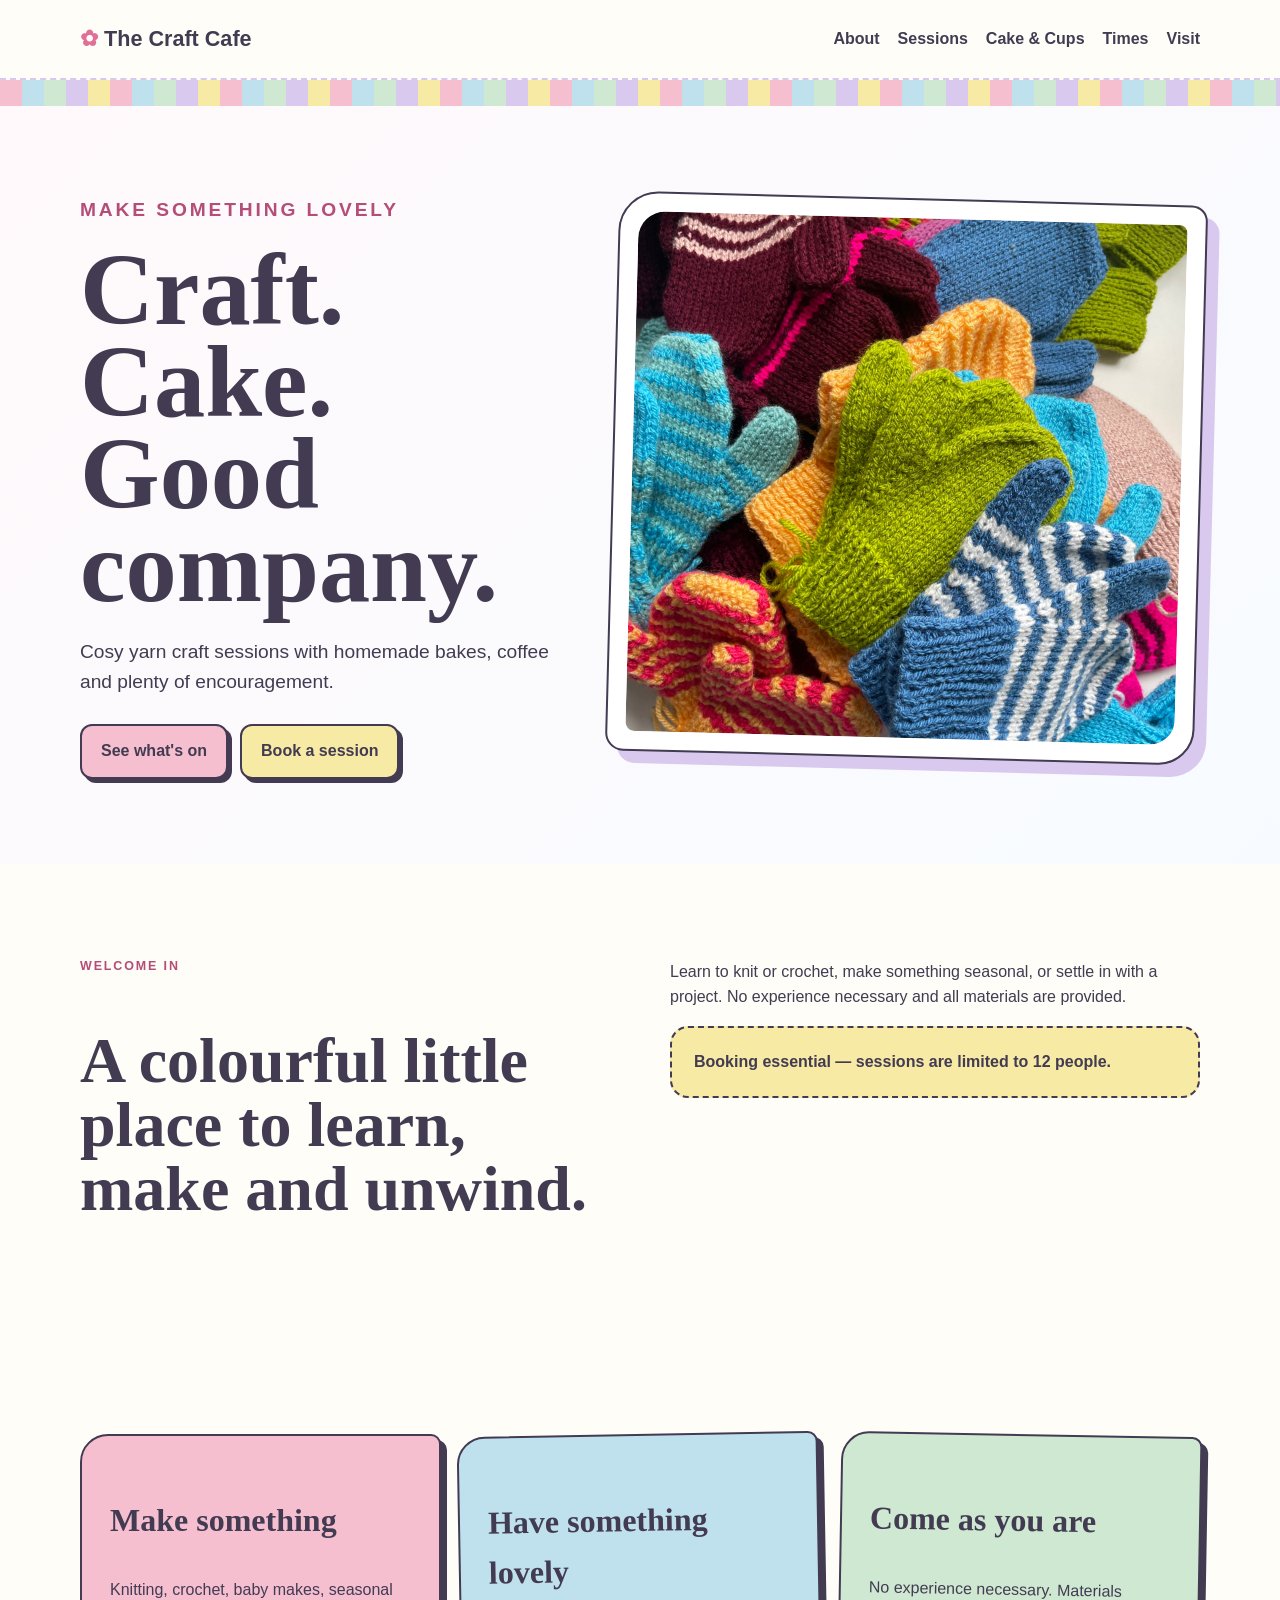
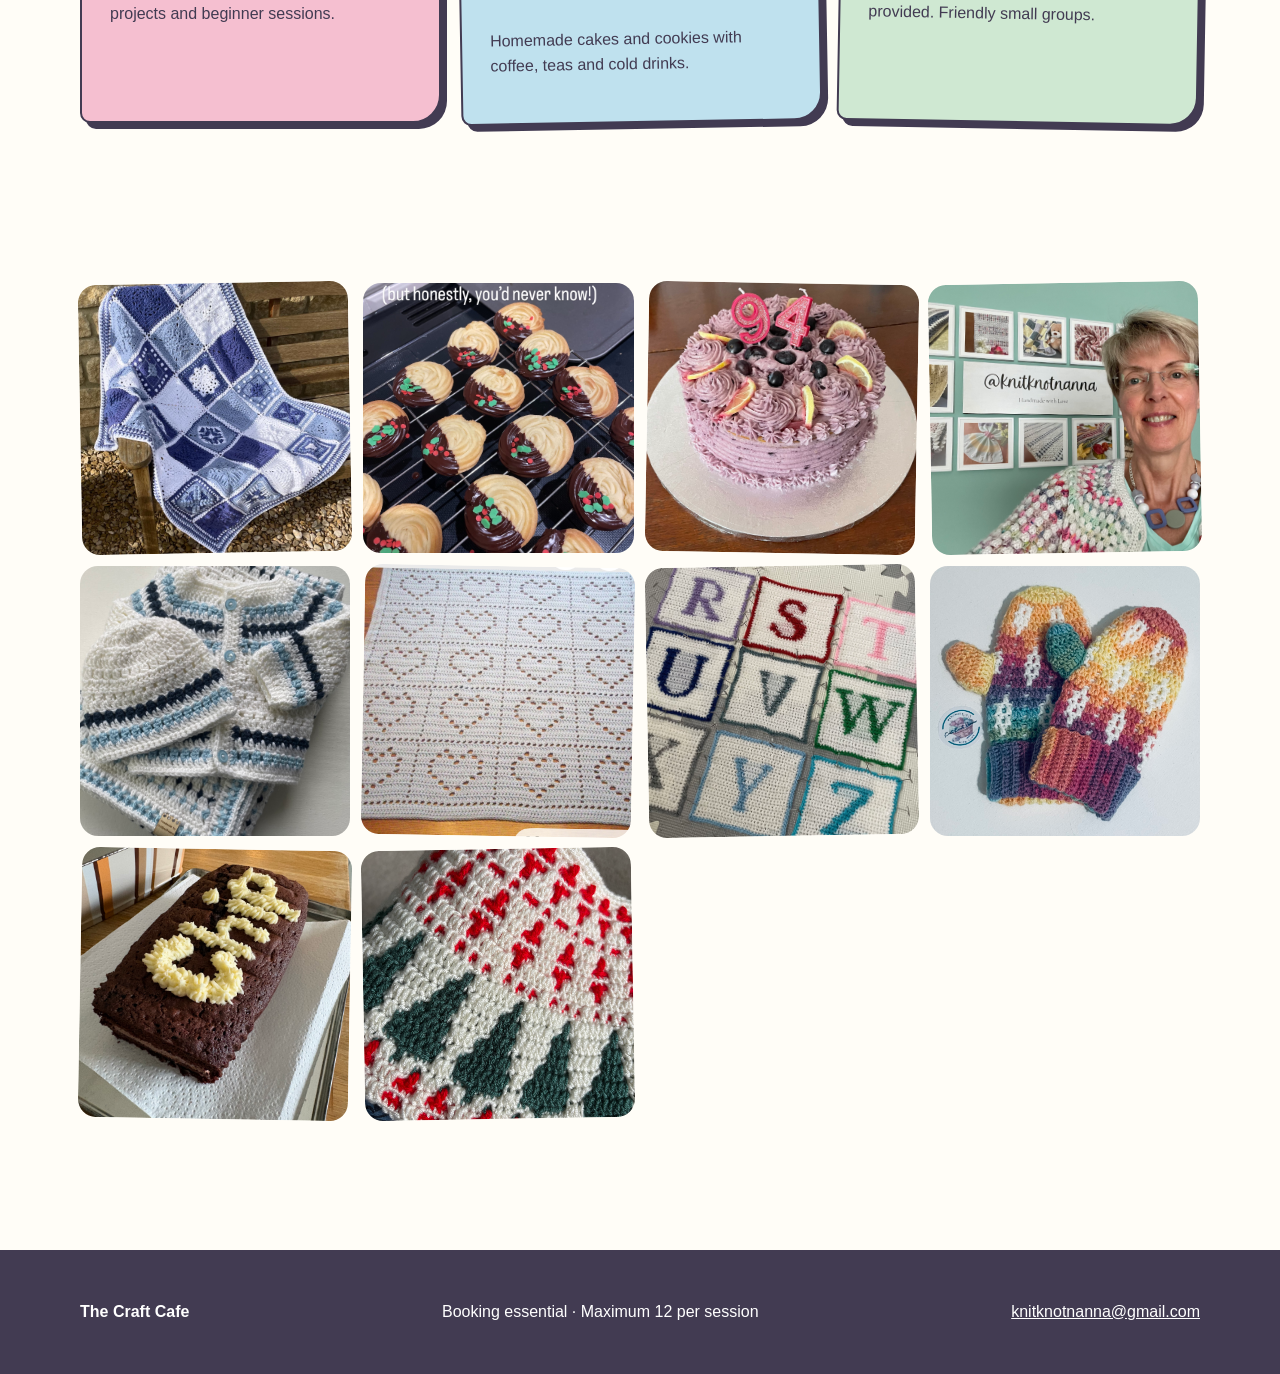
==== index.html @ 9088a378 "Build Craft Cafe homepage" ====
<!doctype html><html lang="en"><head><meta charset="utf-8"><meta name="viewport" content="width=device-width,initial-scale=1"><title>The Craft Cafe</title><meta name="description" content="Cosy craft sessions, homemade bakes and drinks."><link rel="stylesheet" href="assets/styles.css"><script defer src="assets/app.js"></script></head><body><header class="header"><div class="shell head"><a class="brand" href="index.html"><span data-site="name">The Craft Cafe</span></a><button class="toggle">☰</button><nav class="nav"><a href="about.html">About</a><a href="sessions.html">Sessions</a><a href="cafe.html">Cake & Cups</a><a href="hours.html">Times</a><a href="visit.html">Visit</a></nav></div></header><div class="stitch"></div><main><section class="hero"><div class="shell hero-grid"><div><p class="eyebrow" data-site="heroEyebrow"></p><h1 data-site="heroTitle"></h1><p data-site="heroSubtitle"></p><div class="buttons"><a class="button primary" href="sessions.html" data-site="primaryAction"></a><a class="button secondary" href="visit.html">Book a session</a></div></div><div class="craft-frame"><img data-site-image="heroImage" src="02%20Photos/IMG_2294.jpeg" alt="Craft project"></div></div></section><section class="section"><div class="shell intro-grid"><div><p class="eyebrow">Welcome in</p><h2 data-site="primaryMessage"></h2></div><div><p data-site="shortWelcome"></p><div class="notice" data-site="importantMessage"></div></div></div></section><section class="section"><div class="shell cards"><a class="card" href="sessions.html"><h3>Make something</h3><p>Knitting, crochet, baby makes, seasonal projects and beginner sessions.</p></a><a class="card" href="cafe.html"><h3>Have something lovely</h3><p>Homemade cakes and cookies with coffee, teas and cold drinks.</p></a><a class="card" href="sessions.html"><h3>Come as you are</h3><p>No experience necessary. Materials provided. Friendly small groups.</p></a></div></section><section class="section"><div class="shell gallery" data-gallery></div></section></main><footer class="footer"><div class="shell footer-grid"><strong data-site="name"></strong><span>Booking essential · Maximum 12 per session</span><a data-email><span data-site="email"></span></a></div></footer></body></html>
---- assets/styles.css ----
:root{--pink:#f5bfd0;--blue:#bfe1ee;--mint:#cfe8d2;--lilac:#d9c9ee;--lemon:#f7eaa4;--cream:#fffdf7;--ink:#423b52;--white:#fff;--line:#ddd5e6}*{box-sizing:border-box}body{margin:0;background:var(--cream);color:var(--ink);font-family:Arial,sans-serif;line-height:1.55}img{max-width:100%;display:block}a{color:inherit}.shell{width:min(1120px,calc(100% - 34px));margin:auto}.header{position:sticky;top:0;z-index:20;background:rgba(255,253,247,.95);border-bottom:2px dashed var(--lilac)}.head{height:78px;display:flex;align-items:center;justify-content:space-between}.brand{text-decoration:none;font-weight:900;font-size:1.35rem}.brand:before{content:'✿ ';color:#df7199}.nav{display:flex;gap:18px}.nav a{text-decoration:none;font-weight:800}.nav a:hover,.nav a.active{text-decoration:underline;text-decoration-thickness:3px;text-decoration-color:#df7199}.toggle{display:none}.hero{padding:70px 0 85px;overflow:hidden;background:linear-gradient(135deg,#fff9fb,#f7fbff)}.hero-grid{display:grid;grid-template-columns:.9fr 1.1fr;gap:50px;align-items:center}.eyebrow{font-size:.78rem;text-transform:uppercase;letter-spacing:.15em;font-weight:900;color:#b44d78}.hero h1,.page-hero h1{font-family:Georgia,serif;font-size:clamp(3.4rem,8vw,7rem);line-height:.9;margin:12px 0 24px}.hero p{font-size:1.2rem}.buttons{display:flex;gap:12px;flex-wrap:wrap;margin-top:28px}.button{padding:13px 19px;border-radius:12px;text-decoration:none;font-weight:900;border:2px solid var(--ink);box-shadow:4px 4px 0 var(--ink)}.button.primary{background:var(--pink)}.button.secondary{background:var(--lemon)}.craft-frame{position:relative;padding:18px;background:var(--white);border:2px solid var(--ink);border-radius:40px 16px 36px 18px;box-shadow:12px 12px 0 var(--lilac);transform:rotate(1.5deg)}.craft-frame img{width:100%;height:520px;object-fit:cover;border-radius:27px 8px 25px 9px}.stitch{height:26px;background:repeating-linear-gradient(90deg,var(--pink) 0 22px,var(--blue) 22px 44px,var(--mint) 44px 66px,var(--lilac) 66px 88px,var(--lemon) 88px 110px)}.section{padding:80px 0}.intro-grid{display:grid;grid-template-columns:1fr 1fr;gap:60px}.intro-grid h2,.section h2{font-family:Georgia,serif;font-size:clamp(2.2rem,5vw,4.5rem);line-height:1}.notice{background:var(--lemon);padding:22px;border:2px dashed var(--ink);border-radius:18px;font-weight:800}.cards{display:grid;grid-template-columns:repeat(3,1fr);gap:18px}.card{padding:28px;border:2px solid var(--ink);border-radius:28px 10px 28px 10px;box-shadow:6px 6px 0 var(--ink);text-decoration:none;min-height:250px}.card:nth-child(1){background:var(--pink)}.card:nth-child(2){background:var(--blue);transform:rotate(-1deg)}.card:nth-child(3){background:var(--mint);transform:rotate(1deg)}.card h3{font-family:Georgia,serif;font-size:2rem}.gallery{display:grid;grid-template-columns:repeat(4,1fr);gap:13px}.gallery img{width:100%;aspect-ratio:1/1;object-fit:cover;border-radius:18px}.gallery img:nth-child(3n+1){transform:rotate(-1deg)}.gallery img:nth-child(3n){transform:rotate(1deg)}.page-hero{padding:85px 0;background:var(--blue);border-bottom:12px solid var(--pink)}.page-hero.pink{background:var(--pink)}.page-hero.mint{background:var(--mint)}.page-hero.lemon{background:var(--lemon)}.page-lead{font-size:1.25rem;max-width:720px}.session-grid{display:grid;grid-template-columns:repeat(2,1fr);gap:18px}.session{padding:26px;background:white;border:2px dashed var(--lilac);border-radius:20px}.session h3{font-family:Georgia,serif;font-size:1.8rem;margin-bottom:5px}.hours{max-width:760px}.hours-row{display:grid;grid-template-columns:150px 1fr;padding:17px;border-bottom:2px dotted var(--line)}.visit-grid{display:grid;grid-template-columns:1fr 1fr;gap:30px}.panel{background:white;padding:30px;border:2px solid var(--ink);border-radius:24px;box-shadow:7px 7px 0 var(--blue)}address{white-space:pre-line;font-style:normal}.footer{padding:50px 0;background:var(--ink);color:white;margin-top:50px}.footer-grid{display:flex;justify-content:space-between;gap:30px;flex-wrap:wrap}.partner-preview{outline:4px solid #df7199!important;outline-offset:4px!important}@media(max-width:800px){.nav{display:none;position:absolute;top:78px;left:0;right:0;background:var(--cream);padding:20px;flex-direction:column}.nav.open{display:flex}.toggle{display:block}.hero-grid,.intro-grid,.visit-grid{grid-template-columns:1fr}.cards{grid-template-columns:1fr}.gallery{grid-template-columns:repeat(2,1fr)}.craft-frame img{height:390px}.session-grid{grid-template-columns:1fr}}
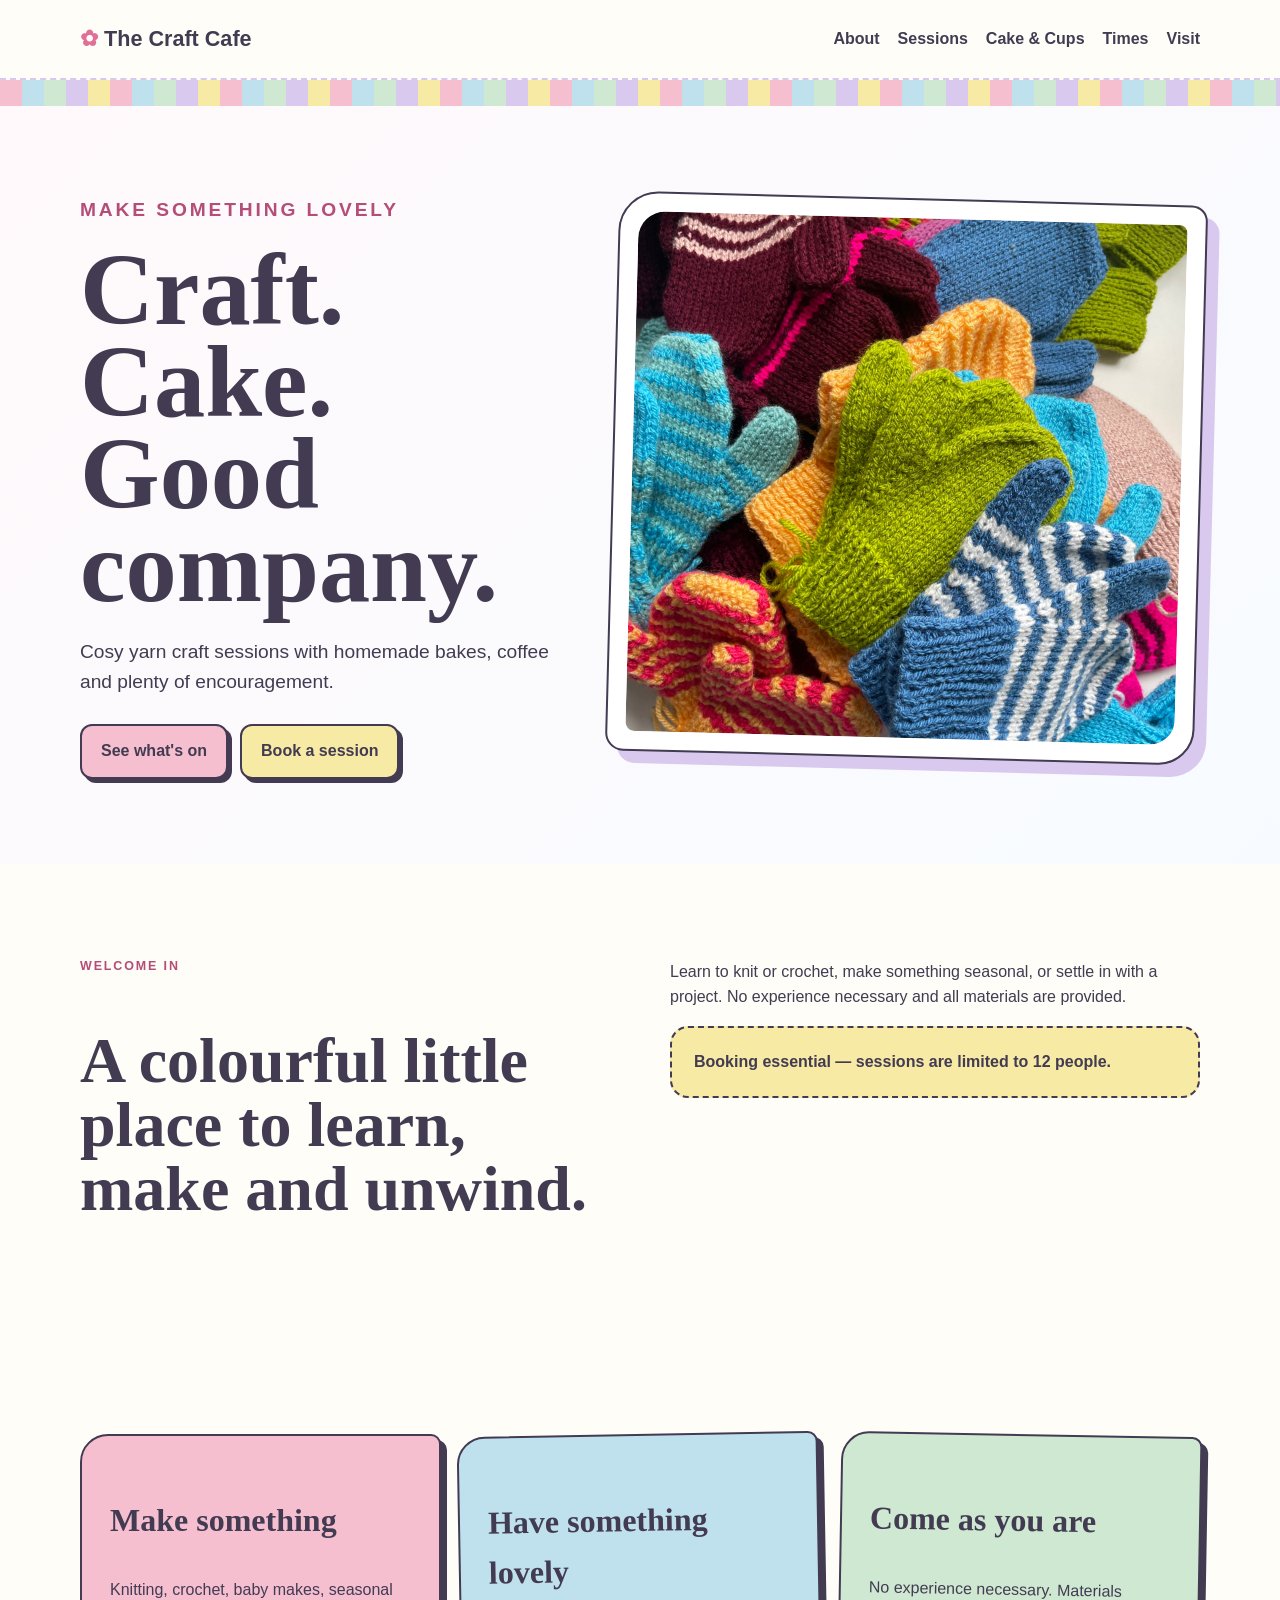
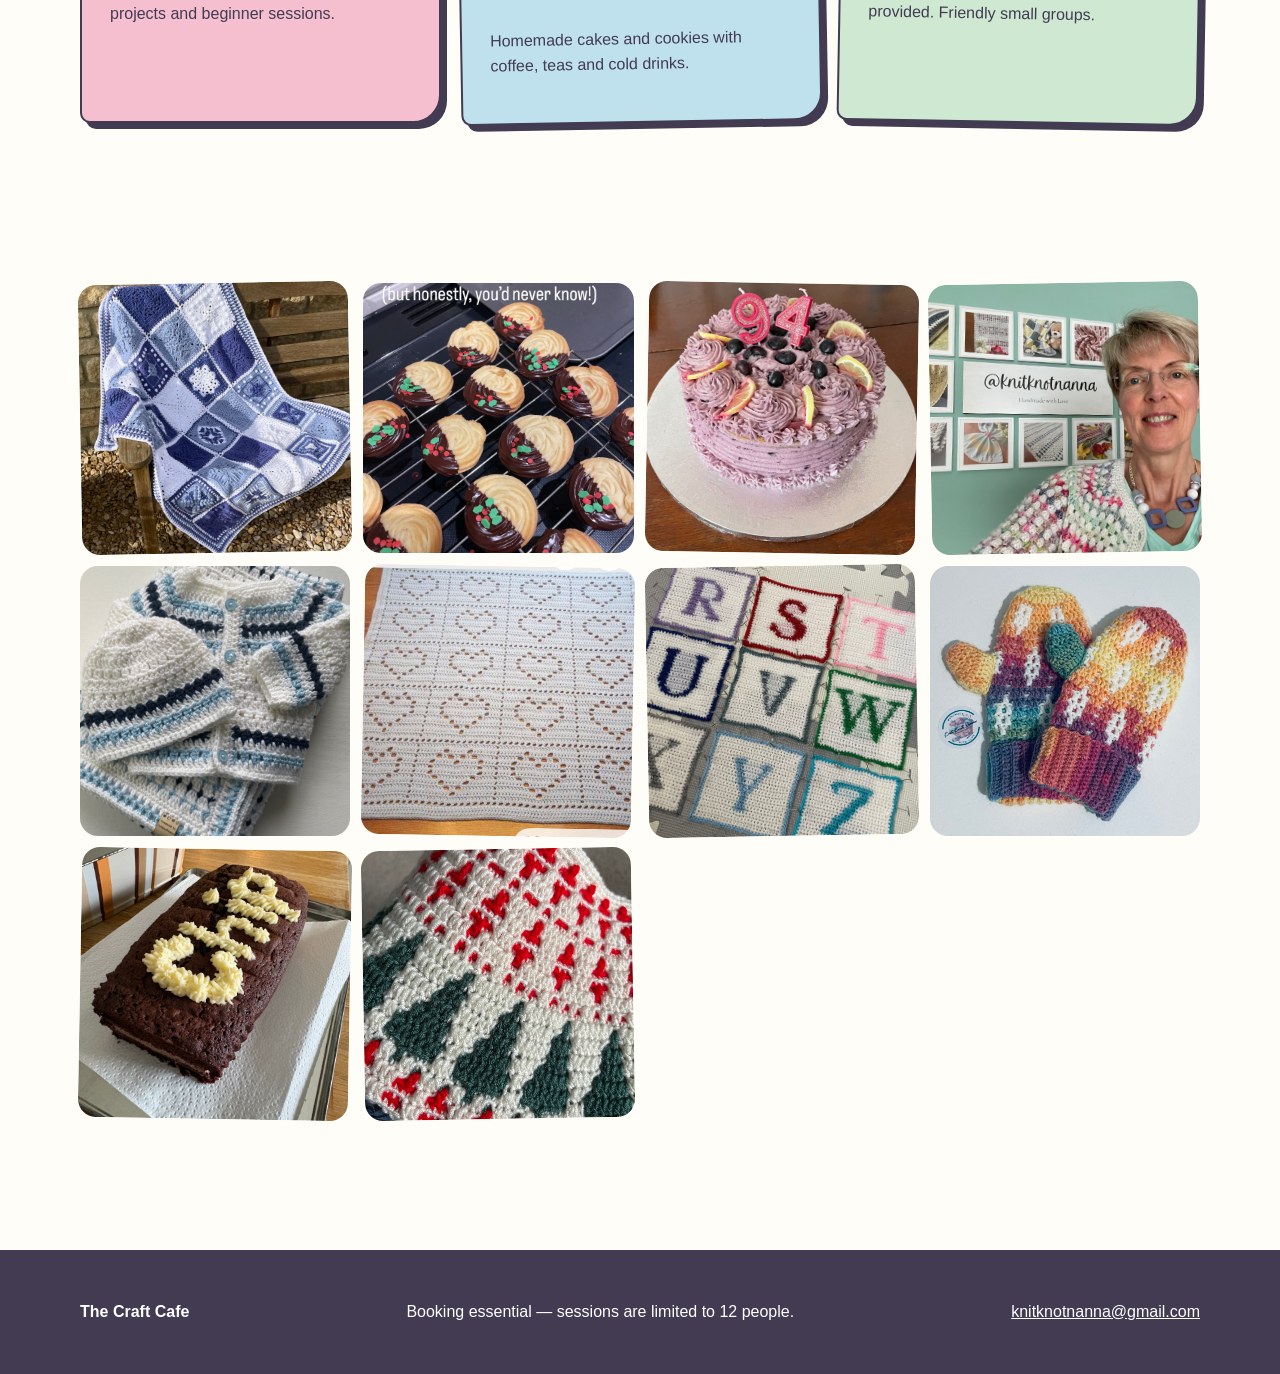
==== commit 9eb53f72: "Wire Craft Cafe homepage to editor" ====
--- a/index.html
+++ b/index.html
@@ -1 +1 @@
-<!doctype html><html lang="en"><head><meta charset="utf-8"><meta name="viewport" content="width=device-width,initial-scale=1"><title>The Craft Cafe</title><meta name="description" content="Cosy craft sessions, homemade bakes and drinks."><link rel="stylesheet" href="assets/styles.css"><script defer src="assets/app.js"></script></head><body><header class="header"><div class="shell head"><a class="brand" href="index.html"><span data-site="name">The Craft Cafe</span></a><button class="toggle">☰</button><nav class="nav"><a href="about.html">About</a><a href="sessions.html">Sessions</a><a href="cafe.html">Cake & Cups</a><a href="hours.html">Times</a><a href="visit.html">Visit</a></nav></div></header><div class="stitch"></div><main><section class="hero"><div class="shell hero-grid"><div><p class="eyebrow" data-site="heroEyebrow"></p><h1 data-site="heroTitle"></h1><p data-site="heroSubtitle"></p><div class="buttons"><a class="button primary" href="sessions.html" data-site="primaryAction"></a><a class="button secondary" href="visit.html">Book a session</a></div></div><div class="craft-frame"><img data-site-image="heroImage" src="02%20Photos/IMG_2294.jpeg" alt="Craft project"></div></div></section><section class="section"><div class="shell intro-grid"><div><p class="eyebrow">Welcome in</p><h2 data-site="primaryMessage"></h2></div><div><p data-site="shortWelcome"></p><div class="notice" data-site="importantMessage"></div></div></div></section><section class="section"><div class="shell cards"><a class="card" href="sessions.html"><h3>Make something</h3><p>Knitting, crochet, baby makes, seasonal projects and beginner sessions.</p></a><a class="card" href="cafe.html"><h3>Have something lovely</h3><p>Homemade cakes and cookies with coffee, teas and cold drinks.</p></a><a class="card" href="sessions.html"><h3>Come as you are</h3><p>No experience necessary. Materials provided. Friendly small groups.</p></a></div></section><section class="section"><div class="shell gallery" data-gallery></div></section></main><footer class="footer"><div class="shell footer-grid"><strong data-site="name"></strong><span>Booking essential · Maximum 12 per session</span><a data-email><span data-site="email"></span></a></div></footer></body></html>+<!doctype html><html lang="en"><head><meta charset="utf-8"><meta name="viewport" content="width=device-width,initial-scale=1"><title>The Craft Cafe</title><meta name="description" content="Cosy craft sessions, homemade bakes and drinks."><link rel="stylesheet" href="assets/styles.css"><script defer src="assets/app.js"></script></head><body><header class="header"><div class="shell head"><a class="brand" href="index.html"><span data-site="name">The Craft Cafe</span></a><button class="toggle" aria-label="Menu">☰</button><nav class="nav"><a href="about.html">About</a><a href="sessions.html">Sessions</a><a href="cafe.html">Cake & Cups</a><a href="hours.html">Times</a><a href="visit.html">Visit</a></nav></div></header><div class="stitch"></div><main><section class="hero"><div class="shell hero-grid"><div><p class="eyebrow" data-site="heroEyebrow"></p><h1 data-site="heroTitle"></h1><p data-site="heroSubtitle"></p><div class="buttons"><a class="button primary" href="sessions.html" data-site="primaryAction"></a><a class="button secondary" href="visit.html">Book a session</a></div></div><div class="craft-frame"><img data-site-image="heroImage" src="02%20Photos/IMG_2294.jpeg" alt="Craft project"></div></div></section><section class="section"><div class="shell intro-grid"><div><p class="eyebrow">Welcome in</p><h2 data-site="primaryMessage"></h2></div><div><p data-site="shortWelcome"></p><div class="notice" data-site="importantMessage"></div></div></div></section><section class="section"><div class="shell cards"><a class="card" href="sessions.html"><h3 data-site="homeCard1Title"></h3><p data-site="homeCard1Text"></p></a><a class="card" href="cafe.html"><h3 data-site="homeCard2Title"></h3><p data-site="homeCard2Text"></p></a><a class="card" href="sessions.html"><h3 data-site="homeCard3Title"></h3><p data-site="homeCard3Text"></p></a></div></section><section class="section"><div class="shell gallery" data-gallery></div></section></main><footer class="footer"><div class="shell footer-grid"><strong data-site="name"></strong><span data-site="importantMessage"></span><a data-email><span data-site="email"></span></a></div></footer></body></html>
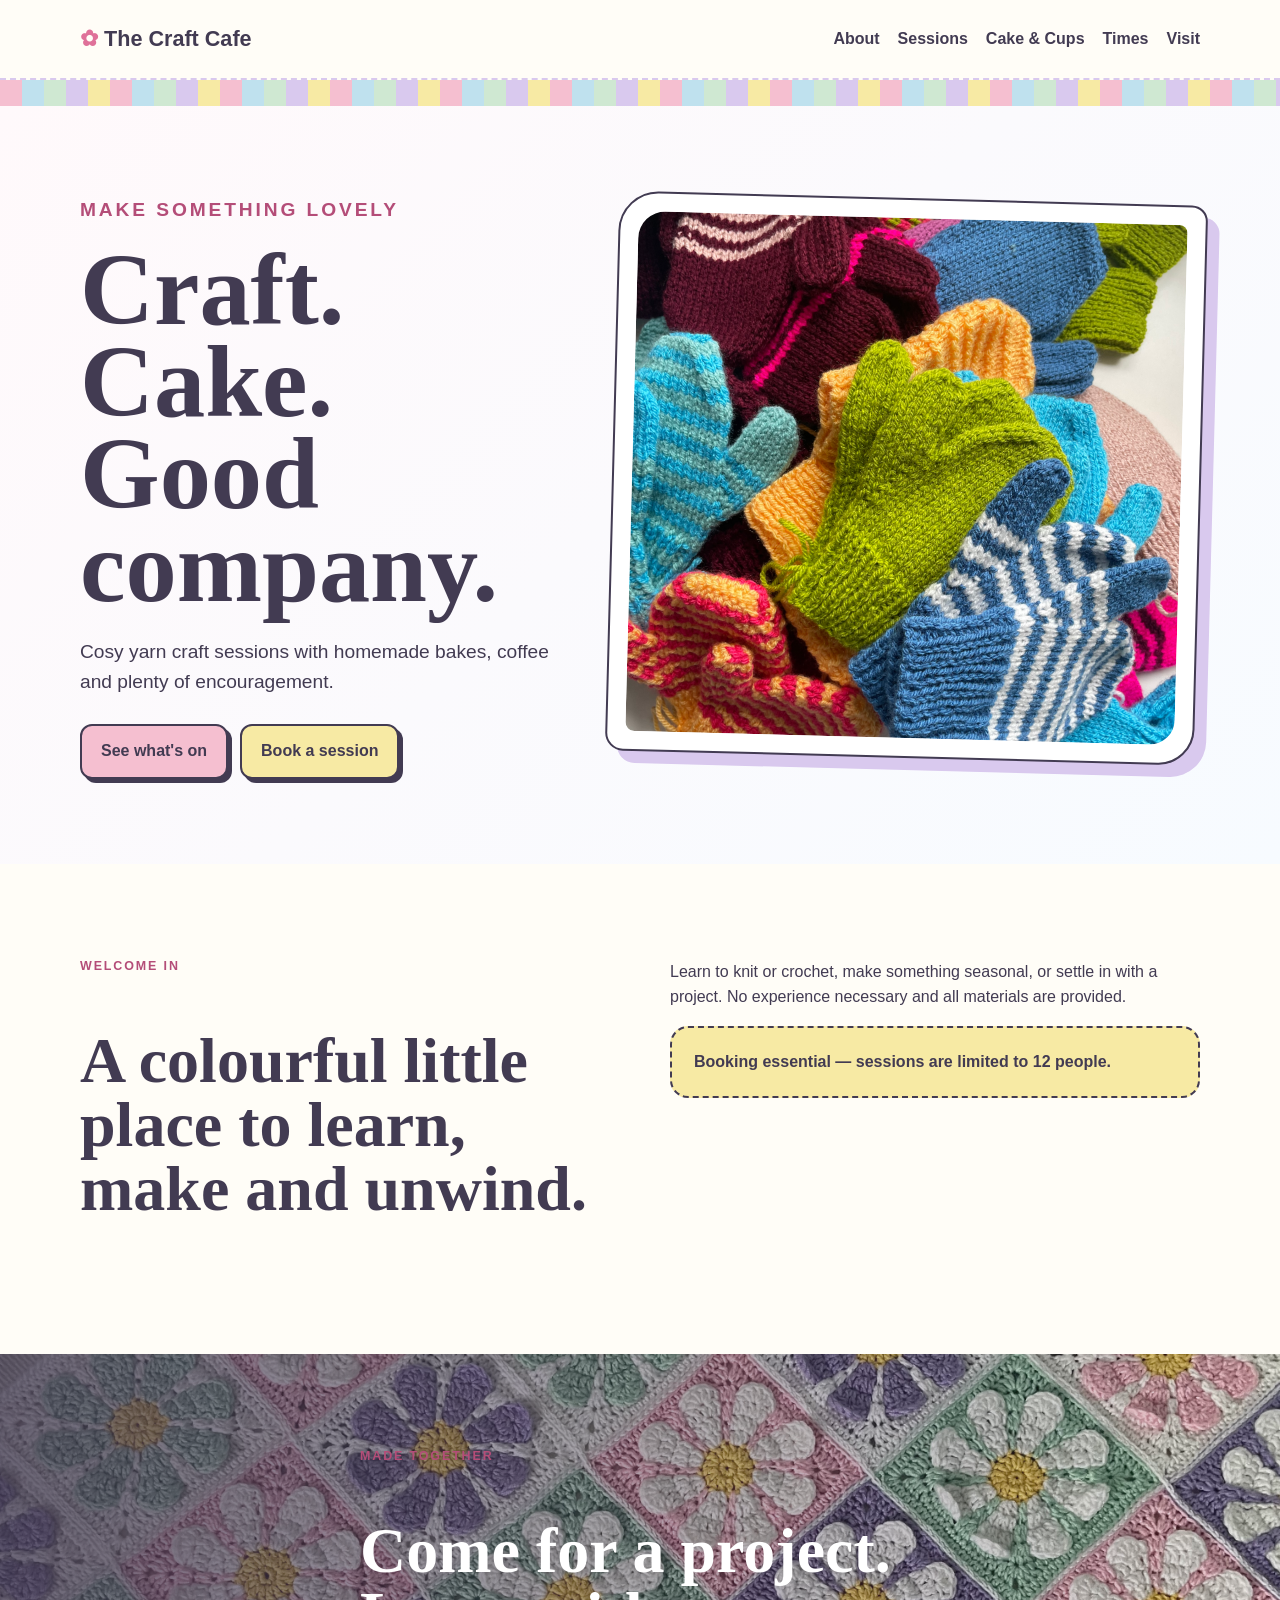
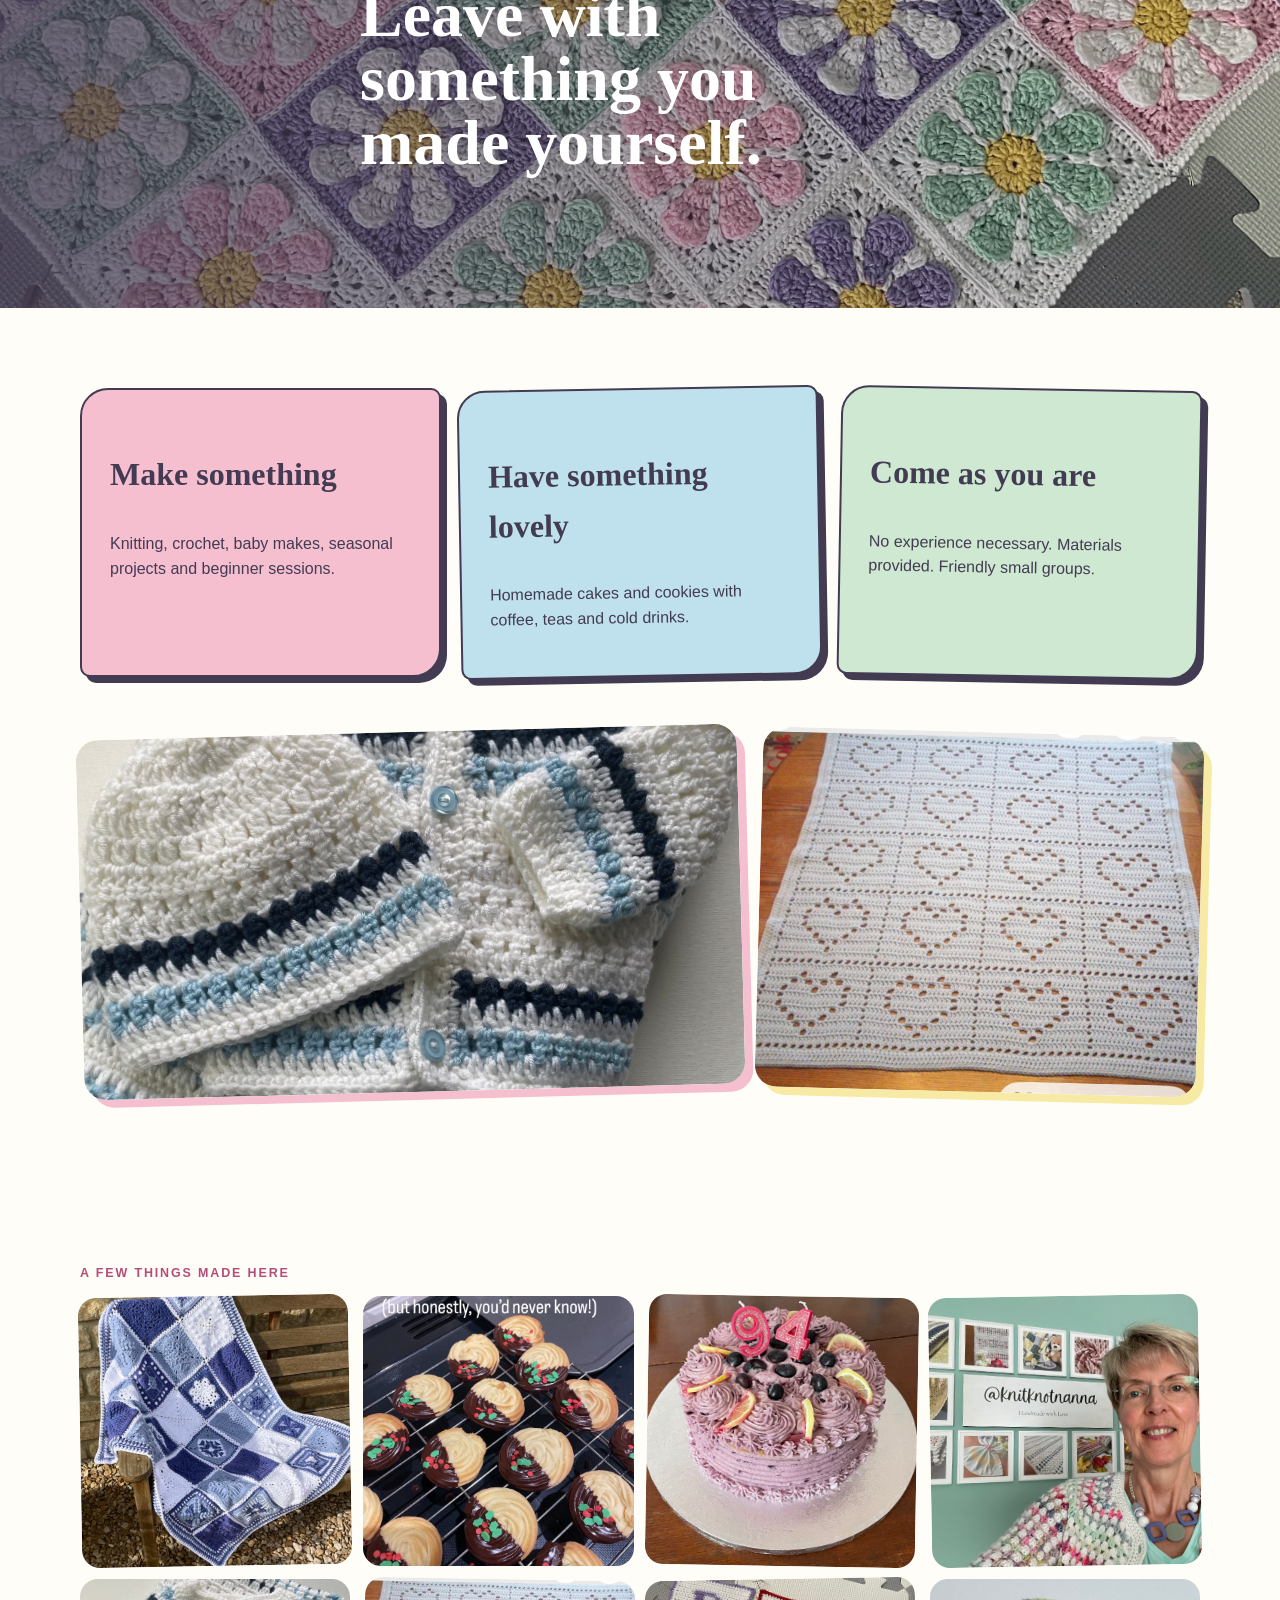
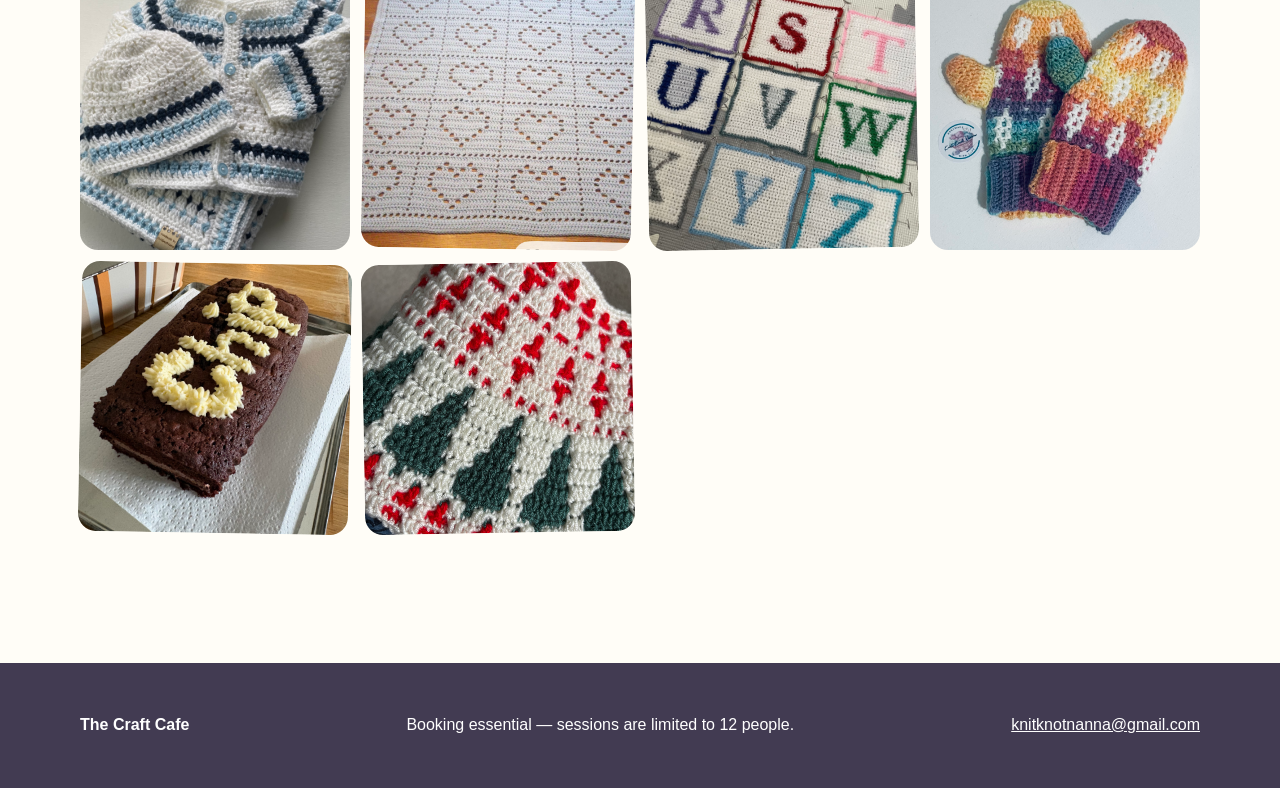
==== commit e5611c7c: "Use Craft Cafe photography throughout homepage" ====
--- a/index.html
+++ b/index.html
@@ -1 +1 @@
-<!doctype html><html lang="en"><head><meta charset="utf-8"><meta name="viewport" content="width=device-width,initial-scale=1"><title>The Craft Cafe</title><meta name="description" content="Cosy craft sessions, homemade bakes and drinks."><link rel="stylesheet" href="assets/styles.css"><script defer src="assets/app.js"></script></head><body><header class="header"><div class="shell head"><a class="brand" href="index.html"><span data-site="name">The Craft Cafe</span></a><button class="toggle" aria-label="Menu">☰</button><nav class="nav"><a href="about.html">About</a><a href="sessions.html">Sessions</a><a href="cafe.html">Cake & Cups</a><a href="hours.html">Times</a><a href="visit.html">Visit</a></nav></div></header><div class="stitch"></div><main><section class="hero"><div class="shell hero-grid"><div><p class="eyebrow" data-site="heroEyebrow"></p><h1 data-site="heroTitle"></h1><p data-site="heroSubtitle"></p><div class="buttons"><a class="button primary" href="sessions.html" data-site="primaryAction"></a><a class="button secondary" href="visit.html">Book a session</a></div></div><div class="craft-frame"><img data-site-image="heroImage" src="02%20Photos/IMG_2294.jpeg" alt="Craft project"></div></div></section><section class="section"><div class="shell intro-grid"><div><p class="eyebrow">Welcome in</p><h2 data-site="primaryMessage"></h2></div><div><p data-site="shortWelcome"></p><div class="notice" data-site="importantMessage"></div></div></div></section><section class="section"><div class="shell cards"><a class="card" href="sessions.html"><h3 data-site="homeCard1Title"></h3><p data-site="homeCard1Text"></p></a><a class="card" href="cafe.html"><h3 data-site="homeCard2Title"></h3><p data-site="homeCard2Text"></p></a><a class="card" href="sessions.html"><h3 data-site="homeCard3Title"></h3><p data-site="homeCard3Text"></p></a></div></section><section class="section"><div class="shell gallery" data-gallery></div></section></main><footer class="footer"><div class="shell footer-grid"><strong data-site="name"></strong><span data-site="importantMessage"></span><a data-email><span data-site="email"></span></a></div></footer></body></html>+<!doctype html><html lang="en"><head><meta charset="utf-8"><meta name="viewport" content="width=device-width,initial-scale=1"><title>The Craft Cafe</title><meta name="description" content="Cosy craft sessions, homemade bakes and drinks."><link rel="stylesheet" href="assets/styles.css"><script defer src="assets/app.js"></script></head><body><header class="header"><div class="shell head"><a class="brand" href="index.html"><span data-site="name">The Craft Cafe</span></a><button class="toggle" aria-label="Menu">☰</button><nav class="nav"><a href="about.html">About</a><a href="sessions.html">Sessions</a><a href="cafe.html">Cake & Cups</a><a href="hours.html">Times</a><a href="visit.html">Visit</a></nav></div></header><div class="stitch"></div><main><section class="hero"><div class="shell hero-grid"><div><p class="eyebrow" data-site="heroEyebrow"></p><h1 data-site="heroTitle"></h1><p data-site="heroSubtitle"></p><div class="buttons"><a class="button primary" href="sessions.html" data-site="primaryAction"></a><a class="button secondary" href="visit.html">Book a session</a></div></div><div class="craft-frame"><img data-site-image="heroImage" src="02%20Photos/IMG_2294.jpeg" alt="Craft project"></div></div></section><section class="section"><div class="shell intro-grid"><div><p class="eyebrow">Welcome in</p><h2 data-site="primaryMessage"></h2></div><div><p data-site="shortWelcome"></p><div class="notice" data-site="importantMessage"></div></div></div></section><section class="image-break"><img src="02%20Photos/IMG_4057.jpeg" alt="Crafting at The Craft Cafe"><div class="shell image-break-copy"><p class="eyebrow">Made together</p><h2>Come for a project. Leave with something you made yourself.</h2></div></section><section class="section"><div class="shell cards"><a class="card" href="sessions.html"><h3 data-site="homeCard1Title"></h3><p data-site="homeCard1Text"></p></a><a class="card" href="cafe.html"><h3 data-site="homeCard2Title"></h3><p data-site="homeCard2Text"></p></a><a class="card" href="sessions.html"><h3 data-site="homeCard3Title"></h3><p data-site="homeCard3Text"></p></a></div><div class="shell photo-ribbon"><img src="02%20Photos/IMG_2907.jpeg" alt="A handmade project"><img src="02%20Photos/IMG_2973.jpeg" alt="Craft materials and making"></div></section><section class="section"><div class="shell"><p class="eyebrow">A few things made here</p><div class="gallery" data-gallery></div></div></section></main><footer class="footer"><div class="shell footer-grid"><strong data-site="name"></strong><span data-site="importantMessage"></span><a data-email><span data-site="email"></span></a></div></footer></body></html>
--- a/assets/styles.css
+++ b/assets/styles.css
@@ -1 +1 @@
-:root{--pink:#f5bfd0;--blue:#bfe1ee;--mint:#cfe8d2;--lilac:#d9c9ee;--lemon:#f7eaa4;--cream:#fffdf7;--ink:#423b52;--white:#fff;--line:#ddd5e6}*{box-sizing:border-box}body{margin:0;background:var(--cream);color:var(--ink);font-family:Arial,sans-serif;line-height:1.55}img{max-width:100%;display:block}a{color:inherit}.shell{width:min(1120px,calc(100% - 34px));margin:auto}.header{position:sticky;top:0;z-index:20;background:rgba(255,253,247,.95);border-bottom:2px dashed var(--lilac)}.head{height:78px;display:flex;align-items:center;justify-content:space-between}.brand{text-decoration:none;font-weight:900;font-size:1.35rem}.brand:before{content:'✿ ';color:#df7199}.nav{display:flex;gap:18px}.nav a{text-decoration:none;font-weight:800}.nav a:hover,.nav a.active{text-decoration:underline;text-decoration-thickness:3px;text-decoration-color:#df7199}.toggle{display:none}.hero{padding:70px 0 85px;overflow:hidden;background:linear-gradient(135deg,#fff9fb,#f7fbff)}.hero-grid{display:grid;grid-template-columns:.9fr 1.1fr;gap:50px;align-items:center}.eyebrow{font-size:.78rem;text-transform:uppercase;letter-spacing:.15em;font-weight:900;color:#b44d78}.hero h1,.page-hero h1{font-family:Georgia,serif;font-size:clamp(3.4rem,8vw,7rem);line-height:.9;margin:12px 0 24px}.hero p{font-size:1.2rem}.buttons{display:flex;gap:12px;flex-wrap:wrap;margin-top:28px}.button{padding:13px 19px;border-radius:12px;text-decoration:none;font-weight:900;border:2px solid var(--ink);box-shadow:4px 4px 0 var(--ink)}.button.primary{background:var(--pink)}.button.secondary{background:var(--lemon)}.craft-frame{position:relative;padding:18px;background:var(--white);border:2px solid var(--ink);border-radius:40px 16px 36px 18px;box-shadow:12px 12px 0 var(--lilac);transform:rotate(1.5deg)}.craft-frame img{width:100%;height:520px;object-fit:cover;border-radius:27px 8px 25px 9px}.stitch{height:26px;background:repeating-linear-gradient(90deg,var(--pink) 0 22px,var(--blue) 22px 44px,var(--mint) 44px 66px,var(--lilac) 66px 88px,var(--lemon) 88px 110px)}.section{padding:80px 0}.intro-grid{display:grid;grid-template-columns:1fr 1fr;gap:60px}.intro-grid h2,.section h2{font-family:Georgia,serif;font-size:clamp(2.2rem,5vw,4.5rem);line-height:1}.notice{background:var(--lemon);padding:22px;border:2px dashed var(--ink);border-radius:18px;font-weight:800}.cards{display:grid;grid-template-columns:repeat(3,1fr);gap:18px}.card{padding:28px;border:2px solid var(--ink);border-radius:28px 10px 28px 10px;box-shadow:6px 6px 0 var(--ink);text-decoration:none;min-height:250px}.card:nth-child(1){background:var(--pink)}.card:nth-child(2){background:var(--blue);transform:rotate(-1deg)}.card:nth-child(3){background:var(--mint);transform:rotate(1deg)}.card h3{font-family:Georgia,serif;font-size:2rem}.gallery{display:grid;grid-template-columns:repeat(4,1fr);gap:13px}.gallery img{width:100%;aspect-ratio:1/1;object-fit:cover;border-radius:18px}.gallery img:nth-child(3n+1){transform:rotate(-1deg)}.gallery img:nth-child(3n){transform:rotate(1deg)}.page-hero{padding:85px 0;background:var(--blue);border-bottom:12px solid var(--pink)}.page-hero.pink{background:var(--pink)}.page-hero.mint{background:var(--mint)}.page-hero.lemon{background:var(--lemon)}.page-lead{font-size:1.25rem;max-width:720px}.session-grid{display:grid;grid-template-columns:repeat(2,1fr);gap:18px}.session{padding:26px;background:white;border:2px dashed var(--lilac);border-radius:20px}.session h3{font-family:Georgia,serif;font-size:1.8rem;margin-bottom:5px}.hours{max-width:760px}.hours-row{display:grid;grid-template-columns:150px 1fr;padding:17px;border-bottom:2px dotted var(--line)}.visit-grid{display:grid;grid-template-columns:1fr 1fr;gap:30px}.panel{background:white;padding:30px;border:2px solid var(--ink);border-radius:24px;box-shadow:7px 7px 0 var(--blue)}address{white-space:pre-line;font-style:normal}.footer{padding:50px 0;background:var(--ink);color:white;margin-top:50px}.footer-grid{display:flex;justify-content:space-between;gap:30px;flex-wrap:wrap}.partner-preview{outline:4px solid #df7199!important;outline-offset:4px!important}@media(max-width:800px){.nav{display:none;position:absolute;top:78px;left:0;right:0;background:var(--cream);padding:20px;flex-direction:column}.nav.open{display:flex}.toggle{display:block}.hero-grid,.intro-grid,.visit-grid{grid-template-columns:1fr}.cards{grid-template-columns:1fr}.gallery{grid-template-columns:repeat(2,1fr)}.craft-frame img{height:390px}.session-grid{grid-template-columns:1fr}}+:root{--pink:#f5bfd0;--blue:#bfe1ee;--mint:#cfe8d2;--lilac:#d9c9ee;--lemon:#f7eaa4;--cream:#fffdf7;--ink:#423b52;--white:#fff;--line:#ddd5e6}*{box-sizing:border-box}body{margin:0;background:var(--cream);color:var(--ink);font-family:Arial,sans-serif;line-height:1.55}img{max-width:100%;display:block}a{color:inherit}.shell{width:min(1120px,calc(100% - 34px));margin:auto}.header{position:sticky;top:0;z-index:20;background:rgba(255,253,247,.95);border-bottom:2px dashed var(--lilac)}.head{height:78px;display:flex;align-items:center;justify-content:space-between}.brand{text-decoration:none;font-weight:900;font-size:1.35rem}.brand:before{content:'✿ ';color:#df7199}.nav{display:flex;gap:18px}.nav a{text-decoration:none;font-weight:800}.nav a:hover,.nav a.active{text-decoration:underline;text-decoration-thickness:3px;text-decoration-color:#df7199}.toggle{display:none}.hero{padding:70px 0 85px;overflow:hidden;background:linear-gradient(135deg,#fff9fb,#f7fbff)}.hero-grid{display:grid;grid-template-columns:.9fr 1.1fr;gap:50px;align-items:center}.eyebrow{font-size:.78rem;text-transform:uppercase;letter-spacing:.15em;font-weight:900;color:#b44d78}.hero h1,.page-hero h1{font-family:Georgia,serif;font-size:clamp(3.4rem,8vw,7rem);line-height:.9;margin:12px 0 24px}.hero p{font-size:1.2rem}.buttons{display:flex;gap:12px;flex-wrap:wrap;margin-top:28px}.button{padding:13px 19px;border-radius:12px;text-decoration:none;font-weight:900;border:2px solid var(--ink);box-shadow:4px 4px 0 var(--ink)}.button.primary{background:var(--pink)}.button.secondary{background:var(--lemon)}.craft-frame{position:relative;padding:18px;background:var(--white);border:2px solid var(--ink);border-radius:40px 16px 36px 18px;box-shadow:12px 12px 0 var(--lilac);transform:rotate(1.5deg)}.craft-frame img{width:100%;height:520px;object-fit:cover;border-radius:27px 8px 25px 9px}.stitch{height:26px;background:repeating-linear-gradient(90deg,var(--pink) 0 22px,var(--blue) 22px 44px,var(--mint) 44px 66px,var(--lilac) 66px 88px,var(--lemon) 88px 110px)}.section{padding:80px 0}.intro-grid{display:grid;grid-template-columns:1fr 1fr;gap:60px}.intro-grid h2,.section h2{font-family:Georgia,serif;font-size:clamp(2.2rem,5vw,4.5rem);line-height:1}.notice{background:var(--lemon);padding:22px;border:2px dashed var(--ink);border-radius:18px;font-weight:800}.cards{display:grid;grid-template-columns:repeat(3,1fr);gap:18px}.card{padding:28px;border:2px solid var(--ink);border-radius:28px 10px 28px 10px;box-shadow:6px 6px 0 var(--ink);text-decoration:none;min-height:250px}.card:nth-child(1){background:var(--pink)}.card:nth-child(2){background:var(--blue);transform:rotate(-1deg)}.card:nth-child(3){background:var(--mint);transform:rotate(1deg)}.card h3{font-family:Georgia,serif;font-size:2rem}.gallery{display:grid;grid-template-columns:repeat(4,1fr);gap:13px}.gallery img{width:100%;aspect-ratio:1/1;object-fit:cover;border-radius:18px}.gallery img:nth-child(3n+1){transform:rotate(-1deg)}.gallery img:nth-child(3n){transform:rotate(1deg)}.page-hero{padding:85px 0;background:var(--blue);border-bottom:12px solid var(--pink)}.page-hero.pink{background:var(--pink)}.page-hero.mint{background:var(--mint)}.page-hero.lemon{background:var(--lemon)}.page-lead{font-size:1.25rem;max-width:720px}.story-layout,.content-with-photo,.hours-layout{display:grid;grid-template-columns:1fr 1fr;gap:42px;align-items:center}.photo-stack{position:relative;min-height:520px}.photo-stack img,.feature-photo img,.side-photo img{width:100%;height:100%;object-fit:cover}.photo-stack .photo-a{position:absolute;width:72%;height:390px;left:0;top:15px;border-radius:30px 12px 30px 12px;border:10px solid white;box-shadow:10px 10px 0 var(--pink);transform:rotate(-2deg)}.photo-stack .photo-b{position:absolute;width:58%;height:300px;right:0;bottom:0;border-radius:16px 30px 16px 30px;border:10px solid white;box-shadow:9px 9px 0 var(--blue);transform:rotate(3deg)}.feature-photo{height:460px;border-radius:34px 10px 34px 10px;overflow:hidden;border:3px solid var(--ink);box-shadow:10px 10px 0 var(--lilac)}.side-photo{height:360px;border-radius:18px 38px 18px 38px;overflow:hidden;border:3px solid var(--ink);box-shadow:8px 8px 0 var(--mint)}.photo-ribbon{position:relative;min-height:360px;margin-top:55px;display:grid;grid-template-columns:1.2fr .8fr;gap:18px}.photo-ribbon img{width:100%;height:360px;object-fit:cover;border-radius:22px}.photo-ribbon img:first-child{transform:rotate(-1.5deg);box-shadow:8px 8px 0 var(--pink)}.photo-ribbon img:last-child{transform:rotate(1.5deg);box-shadow:8px 8px 0 var(--lemon)}.session-grid{display:grid;grid-template-columns:repeat(2,1fr);gap:18px}.session{padding:26px;background:white;border:2px dashed var(--lilac);border-radius:20px}.session h3{font-family:Georgia,serif;font-size:1.8rem;margin-bottom:5px}.hours{max-width:760px}.hours-row{display:grid;grid-template-columns:150px 1fr;padding:17px;border-bottom:2px dotted var(--line)}.visit-grid{display:grid;grid-template-columns:1fr 1fr;gap:30px}.panel{background:white;padding:30px;border:2px solid var(--ink);border-radius:24px;box-shadow:7px 7px 0 var(--blue)}address{white-space:pre-line;font-style:normal}.visit-photo{margin-top:32px;height:420px;border-radius:34px;overflow:hidden;border:3px solid var(--ink);box-shadow:10px 10px 0 var(--pink)}.visit-photo img{width:100%;height:100%;object-fit:cover}.image-break{position:relative;min-height:380px;overflow:hidden}.image-break img{position:absolute;inset:0;width:100%;height:100%;object-fit:cover}.image-break:after{content:'';position:absolute;inset:0;background:linear-gradient(90deg,rgba(66,59,82,.78),rgba(66,59,82,.08))}.image-break-copy{position:relative;z-index:1;color:white;padding:80px 0;max-width:560px}.image-break-copy h2{font-family:Georgia,serif;font-size:clamp(2.4rem,5vw,4.7rem);line-height:1}.footer{padding:50px 0;background:var(--ink);color:white;margin-top:50px}.footer-grid{display:flex;justify-content:space-between;gap:30px;flex-wrap:wrap}.partner-preview{outline:4px solid #df7199!important;outline-offset:4px!important}@media(max-width:800px){.nav{display:none;position:absolute;top:78px;left:0;right:0;background:var(--cream);padding:20px;flex-direction:column}.nav.open{display:flex}.toggle{display:block}.hero-grid,.intro-grid,.visit-grid,.story-layout,.content-with-photo,.hours-layout{grid-template-columns:1fr}.cards{grid-template-columns:1fr}.gallery{grid-template-columns:repeat(2,1fr)}.craft-frame img{height:390px}.session-grid{grid-template-columns:1fr}.photo-stack{min-height:470px}.photo-ribbon{grid-template-columns:1fr}.photo-ribbon img{height:300px}.feature-photo,.side-photo,.visit-photo{height:330px}}
